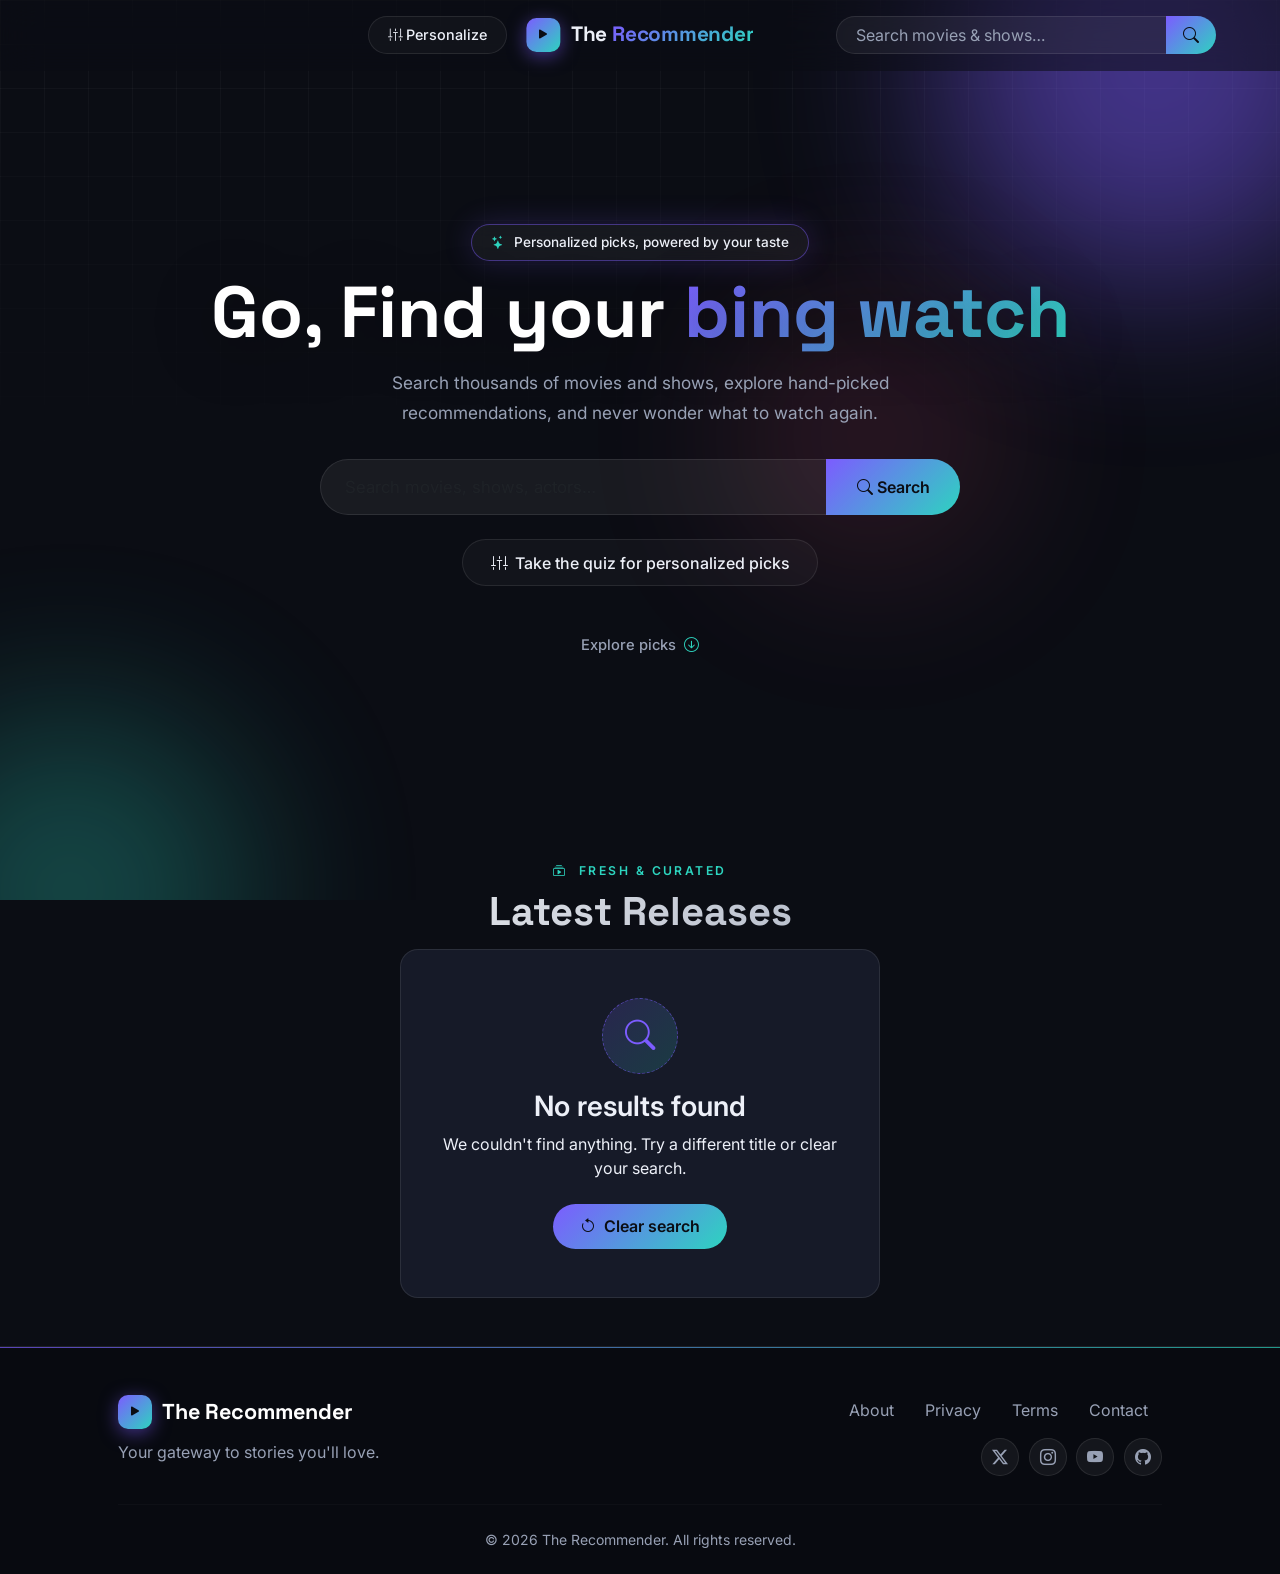
==== the-recommender/client/index.html @ 690ab57d "divide project into two go checkout yourself" ====
<!DOCTYPE html>
<html lang="en">
<head>
  <meta charset="UTF-8">
  <title>The Recommender – Discover Your Next Favorite</title>
  <meta name="viewport" content="width=device-width, initial-scale=1">
  <meta name="theme-color" content="#0b0d14">
  <meta name="description" content="The Recommender — discover movies and TV shows matched to your taste.">
  <link rel="icon" type="image/svg+xml" href="data:image/svg+xml,<svg xmlns='http://www.w3.org/2000/svg' viewBox='0 0 32 32'><rect width='32' height='32' rx='8' fill='%230b0d14'/><defs><linearGradient id='g' x1='0' y1='0' x2='1' y2='1'><stop offset='0' stop-color='%237c5cff'/><stop offset='1' stop-color='%232dd4bf'/></linearGradient></defs><path d='M9 11h5v10H9zM18 11h5v10h-5z' fill='url(%23g)'/><circle cx='23.5' cy='8.5' r='2.2' fill='%23ff5c8a'/></svg>">

  <link rel="preconnect" href="https://fonts.googleapis.com">
  <link rel="preconnect" href="https://fonts.gstatic.com" crossorigin>
  <link href="https://fonts.googleapis.com/css2?family=Space+Grotesk:wght@500;600;700&family=Inter:wght@300;400;500;600;700&display=swap" rel="stylesheet">
  <link href="https://cdn.jsdelivr.net/npm/bootstrap@5.3.3/dist/css/bootstrap.min.css" rel="stylesheet" integrity="sha384-QWTKZyjpPEjISv5WaRU9OFeRpok6YctnYmDr5pNlyT2bRjXh0JMhjY6hW+ALEwIH" crossorigin="anonymous">
  <link href="https://cdn.jsdelivr.net/npm/bootstrap-icons@1.11.3/font/bootstrap-icons.css" rel="stylesheet" integrity="sha384-tViUnnbYAV00FLIhhi3v/dWt3Jxw4gZQcNoSCxCIFNJVCx7/D55/wXsrNIRANwdD" crossorigin="anonymous">
  <link href="assets/css/style.css" rel="stylesheet">
</head>
<body>
  <div class="bg-scene" aria-hidden="true">
    <div class="bg-grid"></div>
    <div class="bg-orb orb-1"></div>
    <div class="bg-orb orb-2"></div>
    <div class="bg-orb orb-3"></div>
  </div>

  <nav class="navbar navbar-expand-lg px-3 px-md-5 py-3" id="mainNavbar">
    <div class="container-fluid px-0 px-lg-3">
      <a class="navbar-brand" href="index.html">
        <span class="brand-logo"><i class="bi bi-play-fill"></i></span>
        <span class="brand-text">The <span class="grad">Recommender</span></span>
      </a>
      <button class="navbar-toggler border-0" type="button" data-bs-toggle="collapse" data-bs-target="#navContent"
              aria-controls="navContent" aria-expanded="false" aria-label="Toggle navigation">
        <i class="bi bi-list text-light fs-3"></i>
      </button>
      <div class="collapse navbar-collapse" id="navContent">
        <a class="btn btn-ghost me-2 my-2 my-lg-0" href="personalize.html" style="padding:.45rem 1.2rem;font-size:.9rem;">
          <i class="bi bi-sliders2-vertical me-1"></i>Personalize
        </a>
        <form class="search-form ms-auto w-100 w-lg-auto my-3 my-lg-0" id="navbarSearch" action="index.html" method="GET" role="search">
          <div class="input-group">
            <input class="form-control" type="search" name="q" placeholder="Search movies & shows…"
                   value="" aria-label="Search">
            <button class="btn" type="submit"><i class="bi bi-search"></i></button>
          </div>
        </form>
      </div>
    </div>
  </nav>

  <!-- Hero -->
  <section class="hero d-flex align-items-center" style="min-height:82vh;">
    <div class="container px-3 px-md-5 position-relative py-5 text-center">
      <span class="hero-pill fade-in-up"><i class="bi bi-stars"></i> Personalized picks, powered by your taste</span>
      <h1 class="hero-title fade-in-up">Go, Find your <span class="grad">bing watch</span></h1>
      <p class="hero-sub fade-in-up" style="animation-delay:.08s;">
        Search thousands of movies and shows, explore hand-picked recommendations,
        and never wonder what to watch again.
      </p>

      <form class="hero-search fade-in-up" style="animation-delay:.16s;" action="index.html" method="GET" role="search">
        <div class="input-group input-group-lg">
          <input class="form-control" type="search" name="q" placeholder="Search movies, shows, actors…"
                 value="" aria-label="Search">
          <button class="btn" type="submit"><i class="bi bi-search me-1"></i><span>Search</span></button>
        </div>
      </form>

      <div class="mt-4 fade-in-up" style="animation-delay:.26s;">
        <a href="personalize.html" class="btn btn-ghost"><i class="bi bi-sliders2-vertical me-2"></i>Take the quiz for personalized picks</a>
      </div>

      <a href="#explore" class="scroll-hint mt-5 d-inline-flex align-items-center gap-2 text-decoration-none">
        Explore picks<i class="bi bi-arrow-down-circle"></i>
      </a>
    </div>
  </section>

  <!-- Explore -->
  <section class="py-5 position-relative" id="explore">
    <div class="container px-3 px-md-5 position-relative">
      <div class="section-head reveal">
        <span class="section-kicker"><i class="bi bi-collection-play me-1"></i> Fresh &amp; curated</span>
        <h2 class="section-title" id="sectionTitle">Latest Releases</h2>
      </div>

      <div class="loading" id="loading">
        <div class="spinner-border" role="status"></div>
        <div class="mt-2">Loading titles…</div>
      </div>

      <div class="row g-4" id="posterGrid"></div>

      <div class="empty-state text-center" id="emptyState" style="display:none;">
        <div class="empty-icon mx-auto mb-3"><i class="bi bi-search"></i></div>
        <h3 class="fw-semibold mb-2">No results found</h3>
        <p class="muted mb-4">We couldn't find anything. Try a different title or clear your search.</p>
        <a href="index.html" class="btn btn-gradient"><i class="bi bi-arrow-counterclockwise me-2"></i>Clear search</a>
      </div>

      <!-- Pagination -->
      <nav class="pb-5" aria-label="Pagination" id="paginationWrap" style="display:none;">
        <div class="text-center mb-3"><small class="text-muted" id="paginationInfo"></small></div>
        <ul class="pagination" id="pagination"></ul>
      </nav>
    </div>
  </section>

  <footer>
    <div class="container px-3 px-md-5">
      <div class="row align-items-center">
        <div class="col-12 col-md-6 text-center text-md-start mb-4 mb-md-0">
          <div class="footer-brand justify-content-center justify-content-md-start">
            <span class="brand-logo"><i class="bi bi-play-fill"></i></span>The Recommender
          </div>
          <p class="footer-tagline">Your gateway to stories you'll love.</p>
        </div>
        <div class="col-12 col-md-6">
          <div class="footer-links text-center text-md-end mb-3">
            <a href="#">About</a>
            <a href="#">Privacy</a>
            <a href="#">Terms</a>
            <a href="#">Contact</a>
          </div>
          <div class="social-icons">
            <a href="#" aria-label="Twitter"><i class="bi bi-twitter-x"></i></a>
            <a href="#" aria-label="Instagram"><i class="bi bi-instagram"></i></a>
            <a href="#" aria-label="YouTube"><i class="bi bi-youtube"></i></a>
            <a href="#" aria-label="GitHub"><i class="bi bi-github"></i></a>
          </div>
        </div>
      </div>
      <hr class="my-4" style="border-color:var(--border)">
      <p class="text-center small text-muted mb-0">&copy; 2026 The Recommender. All rights reserved.</p>
    </div>
  </footer>

  <button class="back-to-top" id="backToTop" aria-label="Back to top"><i class="bi bi-arrow-up"></i></button>
  <div class="toast-stack" id="toastStack" aria-live="polite"></div>

  <script src="https://cdn.jsdelivr.net/npm/bootstrap@5.3.3/dist/js/bootstrap.bundle.min.js" integrity="sha384-YvpcrYf0tY3lHB60NNkmXc5s9fDVZLESaAA55NDzOxhy9GkcIdslK1eN7N6jIeHz" crossorigin="anonymous"></script>
  <script src="config.js"></script>
  <script src="assets/js/app.js"></script>
  <script src="assets/js/index.js"></script>
</body>
</html>
---- the-recommender/client/assets/css/style.css ----
:root{
  --brand-left:1rem;
  --bg:#0b0d14;
  --surface:#161a28;
  --surface-2:#1d2334;
  --border:rgba(255,255,255,.09);
  --text:#edf0f8;
  --muted:#98a1b5;
  --violet:#7c5cff;
  --teal:#2dd4bf;
  --pink:#ff5c8a;
  --gradient:linear-gradient(135deg,#7c5cff 0%,#2dd4bf 100%);
  --gradient-soft:linear-gradient(135deg,rgba(124,92,255,.18),rgba(45,212,191,.18));
  --radius:18px;
  --radius-sm:12px;
  --shadow:0 24px 60px rgba(0,0,0,.5);
  --transition:all .35s cubic-bezier(.4,0,.2,1);
}

*{box-sizing:border-box}
html{scroll-behavior:smooth}
body{
  margin:0;
  background:
    radial-gradient(1100px 560px at 85% -10%,rgba(124,92,255,.13),transparent 60%),
    radial-gradient(900px 520px at -5% 15%,rgba(45,212,191,.07),transparent 55%),
    var(--bg);
  background-attachment:fixed;
  color:var(--text);
  font-family:'Inter',sans-serif;
  -webkit-font-smoothing:antialiased;
  overflow-x:hidden;
}

::selection{background:var(--violet);color:#fff}
::-webkit-scrollbar{width:9px;height:9px}
::-webkit-scrollbar-track{background:var(--bg)}
::-webkit-scrollbar-thumb{background:linear-gradient(180deg,var(--violet),var(--teal));border-radius:6px}
::-webkit-scrollbar-thumb:hover{background:var(--violet)}

a{color:inherit}
img{max-width:100%}

.grad{background:var(--gradient);-webkit-background-clip:text;background-clip:text;-webkit-text-fill-color:transparent}
.text-muted{color:var(--muted)!important}

/* ============ Navbar ============ */
.navbar{
  position:sticky;top:0;z-index:1000;
  background:rgba(11,13,20,.55);
  backdrop-filter:blur(20px);
  -webkit-backdrop-filter:blur(20px);
  border-bottom:1px solid transparent;
  transition:var(--transition);
}
.navbar.scrolled{
  background:rgba(11,13,20,.9);
  border-bottom-color:var(--border);
  box-shadow:0 12px 40px rgba(0,0,0,.5);
}
.navbar-brand{
  font-family:'Space Grotesk',sans-serif;
  font-weight:700;font-size:1.3rem;
  color:var(--text);letter-spacing:-.01em;
  display:flex;align-items:center;gap:.65rem;
  transition:var(--transition);
}
.navbar-brand:hover{color:#fff}
.brand-logo{
  width:34px;height:34px;border-radius:10px;
  background:var(--gradient);
  display:inline-flex;align-items:center;justify-content:center;
  color:#0b0d14;font-size:1rem;
  box-shadow:0 4px 18px rgba(124,92,255,.5);
  transition:var(--transition);
}
.navbar-brand:hover .brand-logo{transform:rotate(-8deg) scale(1.06)}
.brand-text{white-space:nowrap}
.search-form{max-width:380px;transition:opacity .35s ease,visibility .35s ease}
@media (min-width:992px){
  .search-form.search-hidden{opacity:0;visibility:hidden;pointer-events:none}
}
.search-form .form-control{
  background:rgba(255,255,255,.05);
  border:1px solid var(--border);
  color:var(--text);
  border-radius:50rem;
  padding-left:1.2rem;
  transition:var(--transition);
}
.search-form .form-control::placeholder{color:var(--muted)}
.search-form .form-control:focus{
  background:rgba(255,255,255,.07);
  border-color:var(--violet);
  box-shadow:0 0 0 4px rgba(124,92,255,.18);
}
.search-form .btn{
  border-radius:50rem;background:var(--gradient);border:none;color:#0b0d14;
  font-weight:600;padding:.375rem 1.05rem;transition:var(--transition);
}
.search-form .btn:hover{box-shadow:0 0 20px rgba(124,92,255,.5);transform:scale(1.03)}
.navbar-toggler:focus{box-shadow:none}

@media (min-width:992px){
  .navbar .navbar-brand{
    position:absolute;left:var(--brand-left);top:50%;
    transform:translateY(-50%);z-index:2;
    transition:left .45s cubic-bezier(.4,0,.2,1),transform .45s cubic-bezier(.4,0,.2,1),color .35s;
  }
  .navbar.search-centered .navbar-brand{left:50%;transform:translate(-50%,-50%)}
  .brand-logo{transition:opacity .3s ease,transform .3s ease}
  .navbar.search-centered .brand-logo{opacity:0;transform:scale(.4)}
  .navbar-collapse{padding-left:19rem}
}

/* ============ Buttons ============ */
.btn-gradient{
  background:var(--gradient);border:none;color:#0b0d14;font-weight:600;
  border-radius:50rem;padding:.65rem 1.7rem;transition:var(--transition);
}
.btn-gradient:hover{
  box-shadow:0 10px 30px rgba(124,92,255,.5);transform:translateY(-3px);color:#0b0d14;
}
.btn-ghost{
  border:1px solid var(--border);color:var(--text);background:rgba(255,255,255,.03);
  border-radius:50rem;padding:.65rem 1.7rem;font-weight:500;transition:var(--transition);
}
.btn-ghost:hover{
  border-color:var(--violet);color:#fff;box-shadow:0 0 24px rgba(124,92,255,.3);transform:translateY(-3px);
}

/* ============ Full-page background (continuous grid + orbs) ============ */
.bg-scene{
  position:fixed;inset:0;z-index:-1;pointer-events:none;overflow:hidden;
  background:var(--bg);
}
.bg-grid{
  position:absolute;inset:0;
  background-image:
    linear-gradient(rgba(255,255,255,.045) 1px,transparent 1px),
    linear-gradient(90deg,rgba(255,255,255,.045) 1px,transparent 1px);
  background-size:44px 44px;
  -webkit-mask-image:linear-gradient(180deg,#000 0%,rgba(0,0,0,.5) 18%,transparent 55%);
  mask-image:linear-gradient(180deg,#000 0%,rgba(0,0,0,.5) 18%,transparent 55%);
}
.bg-orb{position:absolute;border-radius:50%;filter:blur(90px);pointer-events:none;will-change:transform}
.bg-orb.orb-1{width:430px;height:430px;background:var(--violet);top:-150px;right:-90px;opacity:.5;animation:float 15s ease-in-out infinite}
.bg-orb.orb-2{width:360px;height:360px;background:var(--teal);bottom:-170px;left:-110px;opacity:.3;animation:float 19s ease-in-out infinite reverse}
.bg-orb.orb-3{width:260px;height:260px;background:var(--pink);top:34%;left:58%;opacity:.16;animation:float 23s ease-in-out infinite}
@keyframes float{0%,100%{transform:translate(0,0)}50%{transform:translate(34px,-34px)}}

/* ============ Hero ============ */
.hero{position:relative;overflow:hidden}

.hero-pill{
  display:inline-flex;align-items:center;gap:.55rem;
  padding:.45rem 1.2rem;border-radius:50rem;
  background:rgba(255,255,255,.05);border:1px solid rgba(124,92,255,.45);
  color:var(--text);font-size:.85rem;font-weight:500;
  backdrop-filter:blur(8px);box-shadow:0 0 30px rgba(124,92,255,.2);
}
.hero-pill i{color:var(--teal)}
.hero-title{
  font-family:'Space Grotesk',sans-serif;font-weight:700;
  font-size:clamp(2.4rem,7vw,4.5rem);line-height:1.05;color:#fff;
  text-wrap:balance;margin:.9rem 0 0;
  text-shadow:0 10px 60px rgba(0,0,0,.45);
}
.hero-sub{
  max-width:620px;margin:1.1rem auto 2rem;
  color:var(--muted);font-size:1.08rem;line-height:1.7;
}
.hero-search{max-width:640px;margin:0 auto}
.hero-search .form-control{
  height:56px;font-size:1.05rem;border-radius:50rem;
  background:rgba(255,255,255,.06);border:1px solid var(--border);
  padding-left:1.5rem;color:var(--text);transition:var(--transition);
}
.hero-search .form-control:focus{
  background:rgba(255,255,255,.08);border-color:var(--violet);
  box-shadow:0 0 0 5px rgba(124,92,255,.2);
}
.hero-search .btn{
  height:56px;padding:0 1.9rem;border-radius:50rem;
  background:var(--gradient);border:none;color:#0b0d14;font-weight:600;font-size:1rem;
  transition:var(--transition);
}
.hero-search .btn:hover{box-shadow:0 8px 30px rgba(124,92,255,.5);transform:scale(1.03)}

.query-chip{
  display:inline-flex;align-items:center;gap:.6rem;
  padding:.5rem 1.1rem;border-radius:50rem;
  background:rgba(124,92,255,.14);border:1px solid rgba(124,92,255,.5);
  color:#d9d2ff;font-size:.9rem;
}
.query-chip a{color:#fff;opacity:.7;transition:opacity .2s}
.query-chip a:hover{opacity:1}

.stat-card{
  background:rgba(255,255,255,.04);border:1px solid var(--border);
  border-radius:var(--radius-sm);backdrop-filter:blur(12px);
  transition:var(--transition);position:relative;overflow:hidden;
}
.stat-card::before{
  content:"";position:absolute;inset:0;
  background:radial-gradient(circle at 50% -30%,rgba(124,92,255,.25),transparent 60%);
  opacity:0;transition:opacity .4s;
}
.stat-card:hover{transform:translateY(-5px);border-color:rgba(124,92,255,.55);box-shadow:0 14px 34px rgba(0,0,0,.45)}
.stat-card:hover::before{opacity:1}
.stat-card .counter{font-family:'Space Grotesk',sans-serif;font-weight:700;background:var(--gradient);-webkit-background-clip:text;background-clip:text;-webkit-text-fill-color:transparent}
.stat-card small{color:var(--muted);letter-spacing:.04em}

.scroll-hint{color:var(--muted);font-size:.92rem;font-weight:500;transition:var(--transition)}
.scroll-hint:hover{color:#fff}
.scroll-hint i{color:var(--teal);animation:bounceDown 2s infinite}
@keyframes bounceDown{0%,100%{transform:translateY(0)}50%{transform:translateY(6px)}}

/* ============ Sections ============ */
.section-head{text-align:center;margin-bottom:2.4rem}
.section-kicker{
  display:inline-flex;align-items:center;gap:.45rem;
  font-size:.76rem;font-weight:600;letter-spacing:.2em;text-transform:uppercase;color:var(--teal);
}
.section-title{
  font-family:'Space Grotesk',sans-serif;font-weight:700;
  font-size:clamp(1.7rem,3.6vw,2.5rem);line-height:1.15;margin:.5rem 0 0;
  background:linear-gradient(120deg,#fff,var(--muted));
  -webkit-background-clip:text;background-clip:text;-webkit-text-fill-color:transparent;
}

/* ============ Poster cards ============ */
.poster-card{
  background:var(--surface);border:1px solid var(--border);
  border-radius:var(--radius);overflow:hidden;position:relative;
  transition:var(--transition);
}
.poster-card img{transition:transform .6s cubic-bezier(.2,.7,.3,1)}
.poster-card:hover{
  transform:translateY(-10px);
  border-color:rgba(124,92,255,.6);
  box-shadow:var(--shadow),0 0 44px rgba(124,92,255,.22);
}
.poster-card:hover img{transform:scale(1.08)}
.rating-pill{
  display:inline-flex;align-items:center;gap:.35rem;
  padding:.3rem .65rem;border-radius:50rem;
  background:rgba(11,13,20,.78);border:1px solid rgba(255,255,255,.16);
  backdrop-filter:blur(8px);color:#fff;font-size:.8rem;font-weight:600;line-height:1;
}
.rating-pill i{color:#ffd166}
.type-badge{
  position:absolute;top:.6rem;right:.6rem;padding:.3rem .65rem;border-radius:50rem;
  background:rgba(11,13,20,.78);border:1px solid rgba(255,255,255,.16);
  backdrop-filter:blur(8px);color:#fff;font-size:.7rem;font-weight:700;letter-spacing:.08em;
}
.card-overlay{
  position:absolute;inset:0;
  background:linear-gradient(0deg,rgba(11,13,20,.95),rgba(11,13,20,.25) 55%,transparent);
  opacity:0;transition:opacity .35s;
  display:flex;flex-direction:column;justify-content:flex-end;padding:1rem;
}
.poster-card:hover .card-overlay{opacity:1}
.badge-view{
  width:30px;height:30px;border-radius:50%;background:var(--gradient);
  color:#0b0d14;display:inline-flex;align-items:center;justify-content:center;font-size:.9rem;
}

/* ============ Pagination ============ */
.pagination{display:flex;justify-content:center;gap:.5rem;flex-wrap:wrap;margin:0}
.page-item{margin:0}
.page-item + .page-item{margin-left:0}
.page-link{
  display:flex;align-items:center;justify-content:center;
  min-width:40px;height:40px;padding:0 .6rem;border-radius:12px;
  background:rgba(255,255,255,.04);border:1px solid var(--border);
  color:var(--muted);font-weight:500;font-size:.95rem;text-decoration:none;
  transition:var(--transition);
}
.page-link:hover{background:rgba(124,92,255,.16);border-color:rgba(124,92,255,.65);color:#fff;transform:translateY(-2px)}
.page-item.active .page-link{background:var(--gradient);border-color:transparent;color:#0b0d14;font-weight:700;box-shadow:0 8px 26px rgba(124,92,255,.5)}
.page-item.disabled .page-link{opacity:.35;pointer-events:none}

/* ============ Empty state ============ */
.empty-state{max-width:480px;margin:0 auto;padding:3rem 1.5rem;background:var(--surface);border:1px solid var(--border);border-radius:var(--radius)}
.empty-icon{
  width:76px;height:76px;border-radius:50%;
  background:var(--gradient-soft);border:1px dashed rgba(124,92,255,.55);
  display:flex;align-items:center;justify-content:center;
  font-size:1.9rem;color:var(--violet);
  animation:spinSlow 16s linear infinite;
}
@keyframes spinSlow{to{transform:rotate(360deg)}}

/* ============ Detail ============ */
.detail-hero{background:transparent}
.parallax-bg{position:absolute;inset:0;background-size:cover;background-position:center;will-change:transform;filter:brightness(.65)}
.hero-scrim{position:absolute;inset:0;background:linear-gradient(180deg,rgba(11,13,20,.35),rgba(11,13,20,.55) 45%,transparent 100%)}
.detail-poster{
  box-shadow:0 30px 80px rgba(0,0,0,.65),0 0 60px rgba(124,92,255,.28);
  border:1px solid rgba(255,255,255,.14);
}
.detail-title{
  font-family:'Space Grotesk',sans-serif;font-weight:700;
  font-size:clamp(2rem,5vw,3.4rem);line-height:1.08;color:#fff;
  text-shadow:0 6px 30px rgba(0,0,0,.6);
}
.meta-chip{
  display:inline-flex;align-items:center;gap:.4rem;
  padding:.38rem .9rem;border-radius:50rem;
  background:rgba(255,255,255,.07);border:1px solid var(--border);
  color:var(--text);font-size:.85rem;font-weight:500;
}
.detail-overview{max-width:720px;line-height:1.8;color:var(--muted);font-size:1.05rem;margin:0}
.info-tile{
  background:var(--surface);border:1px solid var(--border);border-radius:var(--radius-sm);
  padding:1.1rem .9rem;text-align:center;transition:var(--transition);height:100%;
}
.info-tile:hover{transform:translateY(-4px);border-color:rgba(124,92,255,.55);box-shadow:0 12px 30px rgba(0,0,0,.35)}
.info-tile small{color:var(--muted);letter-spacing:.09em;font-size:.7rem;text-transform:uppercase}
.info-tile .info-value{font-weight:600;font-size:.98rem;margin-top:.35rem}

/* ============ Back to top ============ */
.back-to-top{
  position:fixed;right:1.25rem;bottom:1.25rem;z-index:1100;
  width:46px;height:46px;border-radius:50%;
  background:var(--gradient);border:none;color:#0b0d14;
  display:flex;align-items:center;justify-content:center;font-size:1.2rem;
  box-shadow:0 8px 26px rgba(124,92,255,.5);
  opacity:0;transform:translateY(16px);pointer-events:none;
  transition:var(--transition);
}
.back-to-top.show{opacity:1;transform:translateY(0);pointer-events:auto}
.back-to-top:hover{transform:translateY(-4px) scale(1.07);box-shadow:0 12px 34px rgba(124,92,255,.65)}
.back-to-top:focus-visible{outline:2px solid var(--teal);outline-offset:3px}

/* ============ Toasts ============ */
.toast-stack{position:fixed;left:50%;bottom:1.5rem;transform:translateX(-50%);z-index:1200;display:flex;flex-direction:column;gap:.5rem;align-items:center;pointer-events:none}
.app-toast{
  display:flex;align-items:center;gap:.6rem;
  padding:.7rem 1.25rem;border-radius:50rem;
  background:rgba(29,35,52,.95);backdrop-filter:blur(14px);
  border:1px solid rgba(124,92,255,.55);color:var(--text);font-size:.9rem;white-space:nowrap;
  box-shadow:0 14px 40px rgba(0,0,0,.55);
  animation:toastIn .35s cubic-bezier(.2,.9,.3,1.3) both;
}
.app-toast i{color:var(--teal);font-size:1.05rem}
.app-toast.hide{animation:toastOut .3s ease both}
@keyframes toastIn{from{opacity:0;transform:translateY(16px) scale(.9)}to{opacity:1;transform:translateY(0) scale(1)}}
@keyframes toastOut{to{opacity:0;transform:translateY(10px) scale(.95)}}

/* ============ Footer ============ */
footer{background:#080a10;border-top:1px solid var(--border);padding:3rem 0 1.5rem;position:relative;overflow:hidden}
footer::before{content:"";position:absolute;top:0;left:0;right:0;height:1px;background:var(--gradient);opacity:.7}
.footer-brand{font-family:'Space Grotesk',sans-serif;font-weight:700;font-size:1.35rem;color:#fff;display:flex;align-items:center;gap:.6rem}
.footer-tagline{color:var(--muted);margin-top:.7rem}
.footer-links a{color:var(--muted);text-decoration:none;margin:0 .85rem;transition:var(--transition);position:relative}
.footer-links a:hover{color:#fff}
.footer-links a::after{content:"";position:absolute;left:50%;bottom:-4px;width:0;height:1px;background:var(--teal);transition:width .3s ease,left .3s ease}
.footer-links a:hover::after{width:100%;left:0}
.social-icons{display:flex;gap:.6rem;justify-content:center}
.social-icons a{
  display:inline-flex;align-items:center;justify-content:center;
  width:38px;height:38px;border-radius:50%;
  background:rgba(255,255,255,.05);border:1px solid var(--border);color:var(--muted);
  font-size:1rem;transition:var(--transition);
}
.social-icons a:hover{color:#0b0d14;background:var(--gradient);border-color:transparent;transform:translateY(-3px);box-shadow:0 8px 22px rgba(124,92,255,.45)}

/* ============ Animations / reveal ============ */
@keyframes fadeInUp{from{opacity:0;transform:translateY(30px)}to{opacity:1;transform:translateY(0)}}
.fade-in-up{animation:fadeInUp .7s cubic-bezier(.2,.7,.3,1) both}
.reveal{opacity:0;transform:translateY(26px);transition:opacity .7s cubic-bezier(.2,.7,.3,1),transform .7s cubic-bezier(.2,.7,.3,1)}
.reveal.visible{opacity:1;transform:none}

/* ============ Quiz ============ */
.quiz-hero{position:relative;padding:4rem 0 1rem}
.quiz-kicker{color:var(--teal);font-size:.78rem;font-weight:600;letter-spacing:.2em;text-transform:uppercase;display:inline-flex;align-items:center;gap:.5rem}
.quiz-title{font-family:'Space Grotesk',sans-serif;font-weight:700;font-size:clamp(2rem,5vw,3.2rem);line-height:1.08;color:#fff;margin:.6rem 0 .8rem}
.quiz-sub{color:var(--muted);max-width:560px;line-height:1.7}
.quiz-skip{color:var(--muted);font-size:.92rem;text-decoration:none;transition:var(--transition)}
.quiz-skip:hover{color:#fff}
.quiz-skip i{color:var(--teal)}

.quiz-card{
  background:var(--surface);border:1px solid var(--border);border-radius:var(--radius);
  padding:1.6rem 1.6rem 1.4rem;position:relative;transition:var(--transition);
}
.quiz-card .qnum{
  position:absolute;top:1.1rem;right:1.2rem;font-family:'Space Grotesk',sans-serif;
  font-weight:700;font-size:1rem;color:var(--violet);opacity:.85;
}
.quiz-card h3{font-family:'Space Grotesk',sans-serif;font-weight:600;font-size:1.12rem;color:#fff;margin:0 0 .3rem}
.quiz-card .qsub{color:var(--muted);font-size:.88rem;margin-bottom:1.1rem}
.quiz-card .form-check-input{display:none}

.opt-chip{
  display:inline-flex;align-items:center;gap:.55rem;cursor:pointer;
  padding:.55rem 1.15rem;border-radius:50rem;
  background:rgba(255,255,255,.04);border:1px solid var(--border);
  color:var(--text);font-size:.9rem;font-weight:500;
  transition:var(--transition);user-select:none;
}
.opt-chip:hover{border-color:rgba(124,92,255,.6);background:rgba(124,92,255,.08)}
.opt-chip i{color:var(--muted);transition:var(--transition)}
.form-check-input:checked + .opt-chip{
  background:var(--gradient-soft);border-color:var(--violet);color:#fff;
  box-shadow:0 0 0 4px rgba(124,92,255,.15);
}
.form-check-input:checked + .opt-chip i{color:var(--teal)}
.form-check-input:checked + .opt-chip .check{opacity:1}
.opt-chip .check{opacity:0;color:var(--teal);margin-left:.15rem;transition:var(--transition)}
.opt-chip .check{margin-left:auto}

.media-card{
  display:block;cursor:pointer;text-align:center;
  background:rgba(255,255,255,.03);border:1px solid var(--border);border-radius:var(--radius-sm);
  padding:1.4rem 1rem;transition:var(--transition);position:relative;overflow:hidden;
}
.media-card:hover{border-color:rgba(124,92,255,.6);transform:translateY(-3px)}
.media-card .micon{font-size:2rem;color:var(--muted);display:block;margin-bottom:.5rem;transition:var(--transition)}
.media-card .mlabel{font-weight:600;color:var(--text);font-size:1rem}
.media-card .mdesc{color:var(--muted);font-size:.8rem;margin-top:.2rem}
.form-check-input:checked + .media-card{
  background:var(--gradient-soft);border-color:var(--violet);box-shadow:0 0 0 4px rgba(124,92,255,.15);
}
.form-check-input:checked + .media-card .micon{color:var(--teal)}
.form-check-input:checked + .media-card::after{
  content:"\F26A";font-family:'bootstrap-icons';
  position:absolute;top:.6rem;right:.7rem;color:var(--teal);font-size:1rem;
}

.fav-item{position:relative;cursor:pointer;border-radius:var(--radius-sm);overflow:hidden;border:2px solid transparent;transition:var(--transition)}
.fav-item img{aspect-ratio:2/3;object-fit:cover;width:100%;transition:transform .4s cubic-bezier(.2,.7,.3,1)}
.fav-item:hover img{transform:scale(1.05)}
.fav-item .fav-name{
  position:absolute;left:0;right:0;bottom:0;padding:.4rem .5rem;
  background:linear-gradient(0deg,rgba(11,13,20,.95),transparent);
  color:#fff;font-size:.72rem;font-weight:600;text-align:left;
  white-space:nowrap;overflow:hidden;text-overflow:ellipsis;
}
.fav-item.selected{border-color:var(--violet);box-shadow:0 0 0 4px rgba(124,92,255,.25)}
.fav-item.selected::after{
  content:"\F26A";font-family:'bootstrap-icons';position:absolute;top:.45rem;right:.45rem;
  width:22px;height:22px;border-radius:50%;background:var(--gradient);color:#0b0d14;
  display:flex;align-items:center;justify-content:center;font-size:.8rem;
}
.fav-input .form-control{background:rgba(255,255,255,.05);border:1px solid var(--border);color:var(--text);border-radius:50rem;padding-left:1.2rem}
.fav-input .form-control::placeholder{color:var(--muted)}
.fav-input .form-control:focus{background:rgba(255,255,255,.07);border-color:var(--violet);box-shadow:0 0 0 4px rgba(124,92,255,.18)}
.fav-note{color:var(--muted);font-size:.8rem}
.fav-badge{
  position:absolute;top:.45rem;left:.45rem;padding:.18rem .5rem;border-radius:50rem;
  background:rgba(11,13,20,.78);border:1px solid rgba(255,255,255,.16);
  color:#fff;font-size:.6rem;font-weight:700;letter-spacing:.08em;
}

.q-skip{color:var(--muted);font-size:.82rem;cursor:pointer;background:none;border:none;transition:var(--transition);text-decoration:underline;text-decoration-style:dotted}
.q-skip:hover{color:#fff}
.quiz-card.skipped{opacity:.45;border-style:dashed}
.quiz-card.skipped .form-check-input:disabled + *{pointer-events:none}

.btn-submit{background:var(--gradient);border:none;color:#0b0d14;font-weight:700;border-radius:50rem;padding:.85rem 2.4rem;font-size:1.05rem;transition:var(--transition)}
.btn-submit:hover{box-shadow:0 12px 34px rgba(124,92,255,.55);transform:translateY(-3px);color:#0b0d14}

.result-chip{display:inline-flex;align-items:center;gap:.4rem;padding:.4rem .9rem;border-radius:50rem;background:rgba(124,92,255,.14);border:1px solid rgba(124,92,255,.5);color:#d9d2ff;font-size:.82rem}
.result-chip i{color:var(--teal)}
.result-count{color:var(--muted);font-size:.95rem}

.loading{
  text-align:center;padding:4rem 1rem;color:var(--muted);
}
.loading .spinner-border{width:2.5rem;height:2.5rem;color:var(--violet)}

/* ============ Responsive ============ */
@media (min-width:992px){
  .search-form{width:380px}
  .social-icons{justify-content:flex-end}
}
@media (max-width:767.98px){
  .hero{min-height:auto!important}
  .hero-sub{font-size:1rem}
  .stat-card small{font-size:.72rem}
}
@media (min-width:768px){:root{--brand-left:3rem}}
@media (min-width:992px){:root{--brand-left:4rem}}
@media (max-width:575.98px){
  .hero-title{font-size:2.35rem}
  .hero-search .btn{padding:0 1.3rem}
  .hero-search .btn span{display:none}
}

@media (prefers-reduced-motion:reduce){
  *,*::before,*::after{animation-duration:.01ms!important;animation-iteration-count:1!important;transition-duration:.01ms!important;scroll-behavior:auto!important}
}
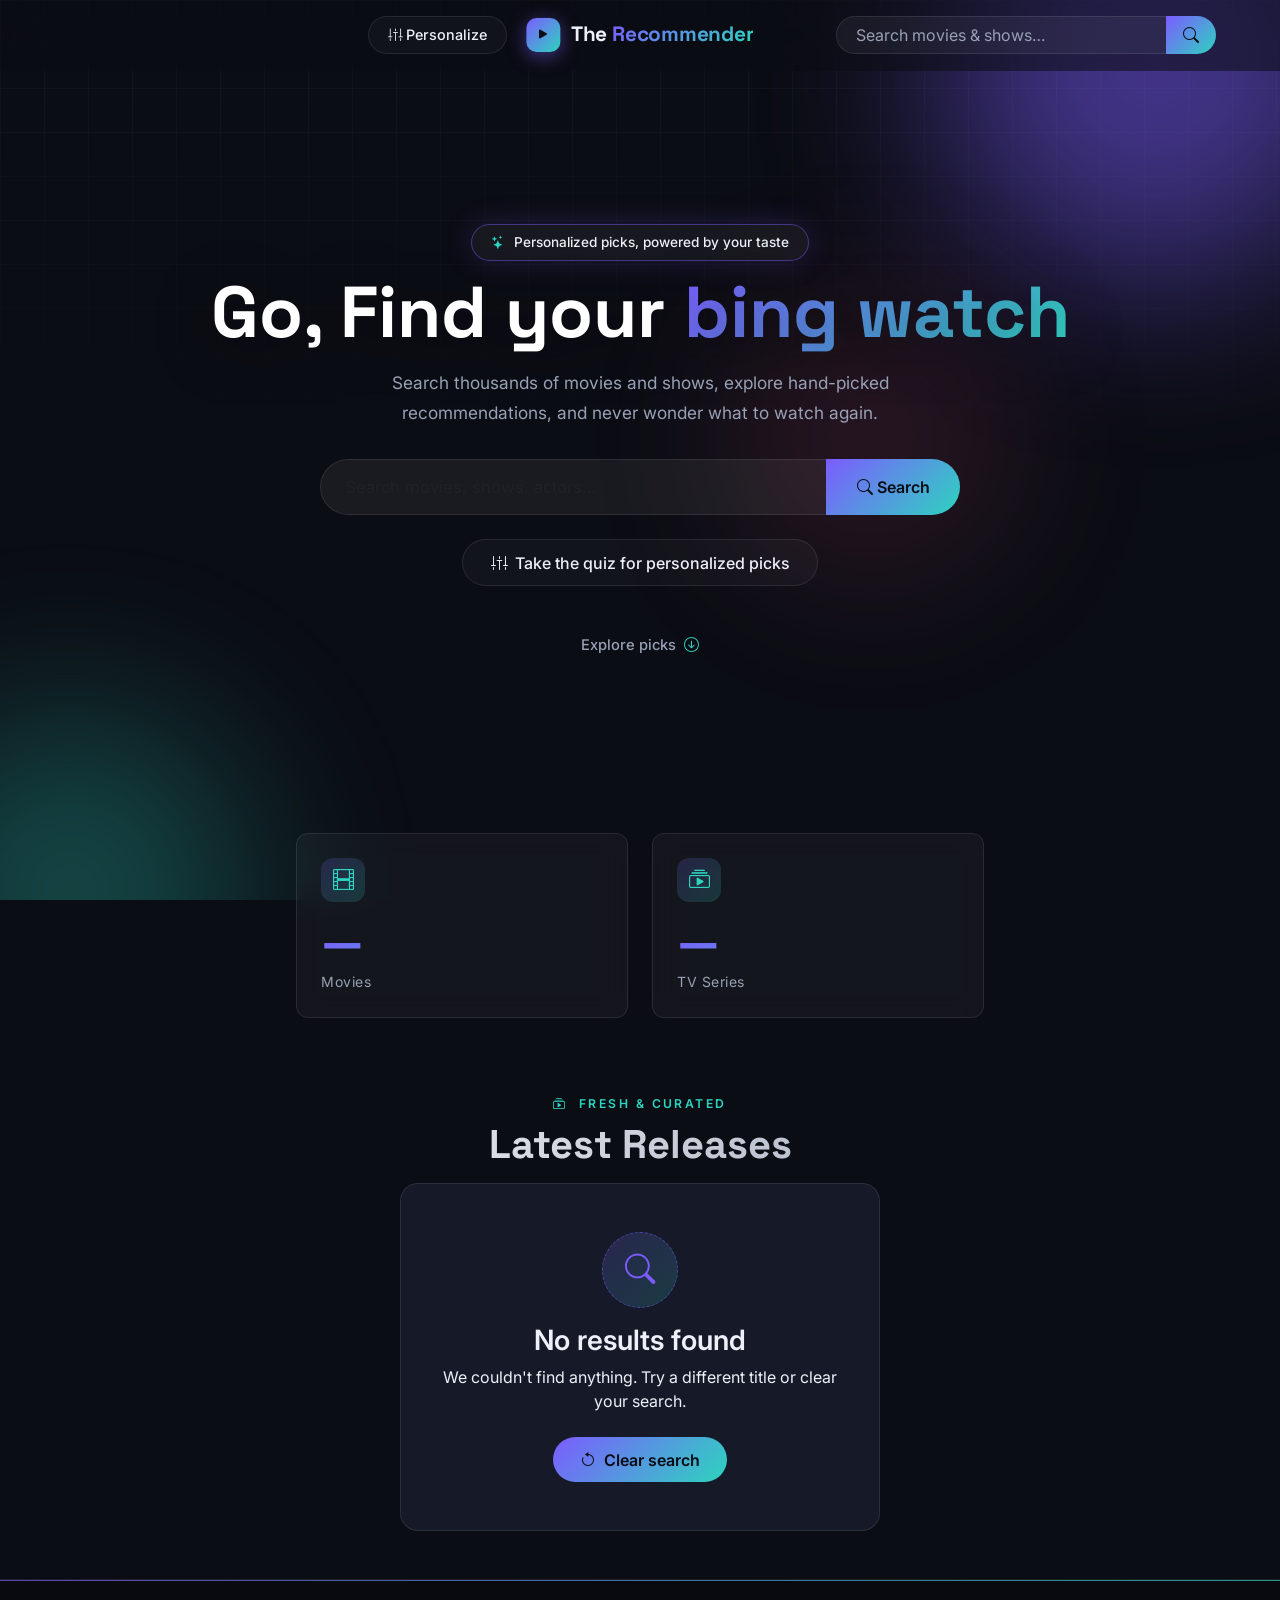
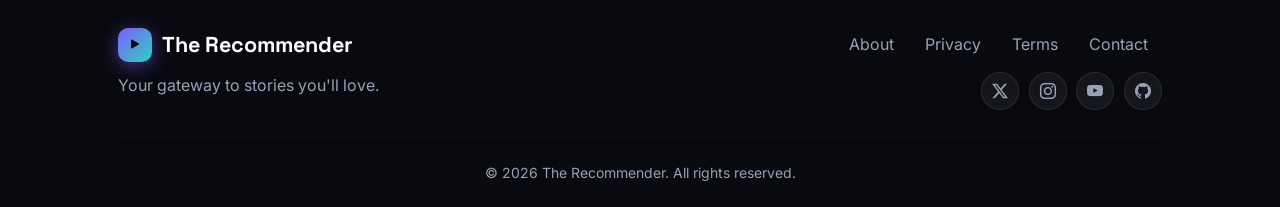
==== commit d11773e1: "Fixed some bug" ====
--- a/the-recommender/client/index.html
+++ b/the-recommender/client/index.html
@@ -76,6 +76,28 @@
     </div>
   </section>
 
+  <!-- Database counters -->
+  <section class="py-4 position-relative" id="stats">
+    <div class="container px-3 px-md-5 position-relative">
+      <div class="row g-4 justify-content-center" id="statsRow">
+        <div class="col-12 col-md-6 col-lg-4 reveal">
+          <div class="stat-card p-4">
+            <div class="stat-icon"><i class="bi bi-film"></i></div>
+            <div class="counter display-5" id="statMovies">0</div>
+            <small>Movies</small>
+          </div>
+        </div>
+        <div class="col-12 col-md-6 col-lg-4 reveal">
+          <div class="stat-card p-4">
+            <div class="stat-icon"><i class="bi bi-collection-play"></i></div>
+            <div class="counter display-5" id="statTv">0</div>
+            <small>TV Series</small>
+          </div>
+        </div>
+      </div>
+    </div>
+  </section>
+
   <!-- Explore -->
   <section class="py-5 position-relative" id="explore">
     <div class="container px-3 px-md-5 position-relative">
--- a/the-recommender/client/assets/css/style.css
+++ b/the-recommender/client/assets/css/style.css
@@ -208,8 +208,9 @@
 }
 .stat-card:hover{transform:translateY(-5px);border-color:rgba(124,92,255,.55);box-shadow:0 14px 34px rgba(0,0,0,.45)}
 .stat-card:hover::before{opacity:1}
-.stat-card .counter{font-family:'Space Grotesk',sans-serif;font-weight:700;background:var(--gradient);-webkit-background-clip:text;background-clip:text;-webkit-text-fill-color:transparent}
+.stat-card .counter{font-family:'Space Grotesk',sans-serif;font-weight:700;background:var(--gradient);-webkit-background-clip:text;background-clip:text;-webkit-text-fill-color:transparent;line-height:1.1}
 .stat-card small{color:var(--muted);letter-spacing:.04em}
+.stat-card .stat-icon{width:44px;height:44px;border-radius:12px;display:inline-flex;align-items:center;justify-content:center;background:var(--gradient-soft);color:var(--teal);font-size:1.3rem;margin-bottom:.9rem}
 
 .scroll-hint{color:var(--muted);font-size:.92rem;font-weight:500;transition:var(--transition)}
 .scroll-hint:hover{color:#fff}
